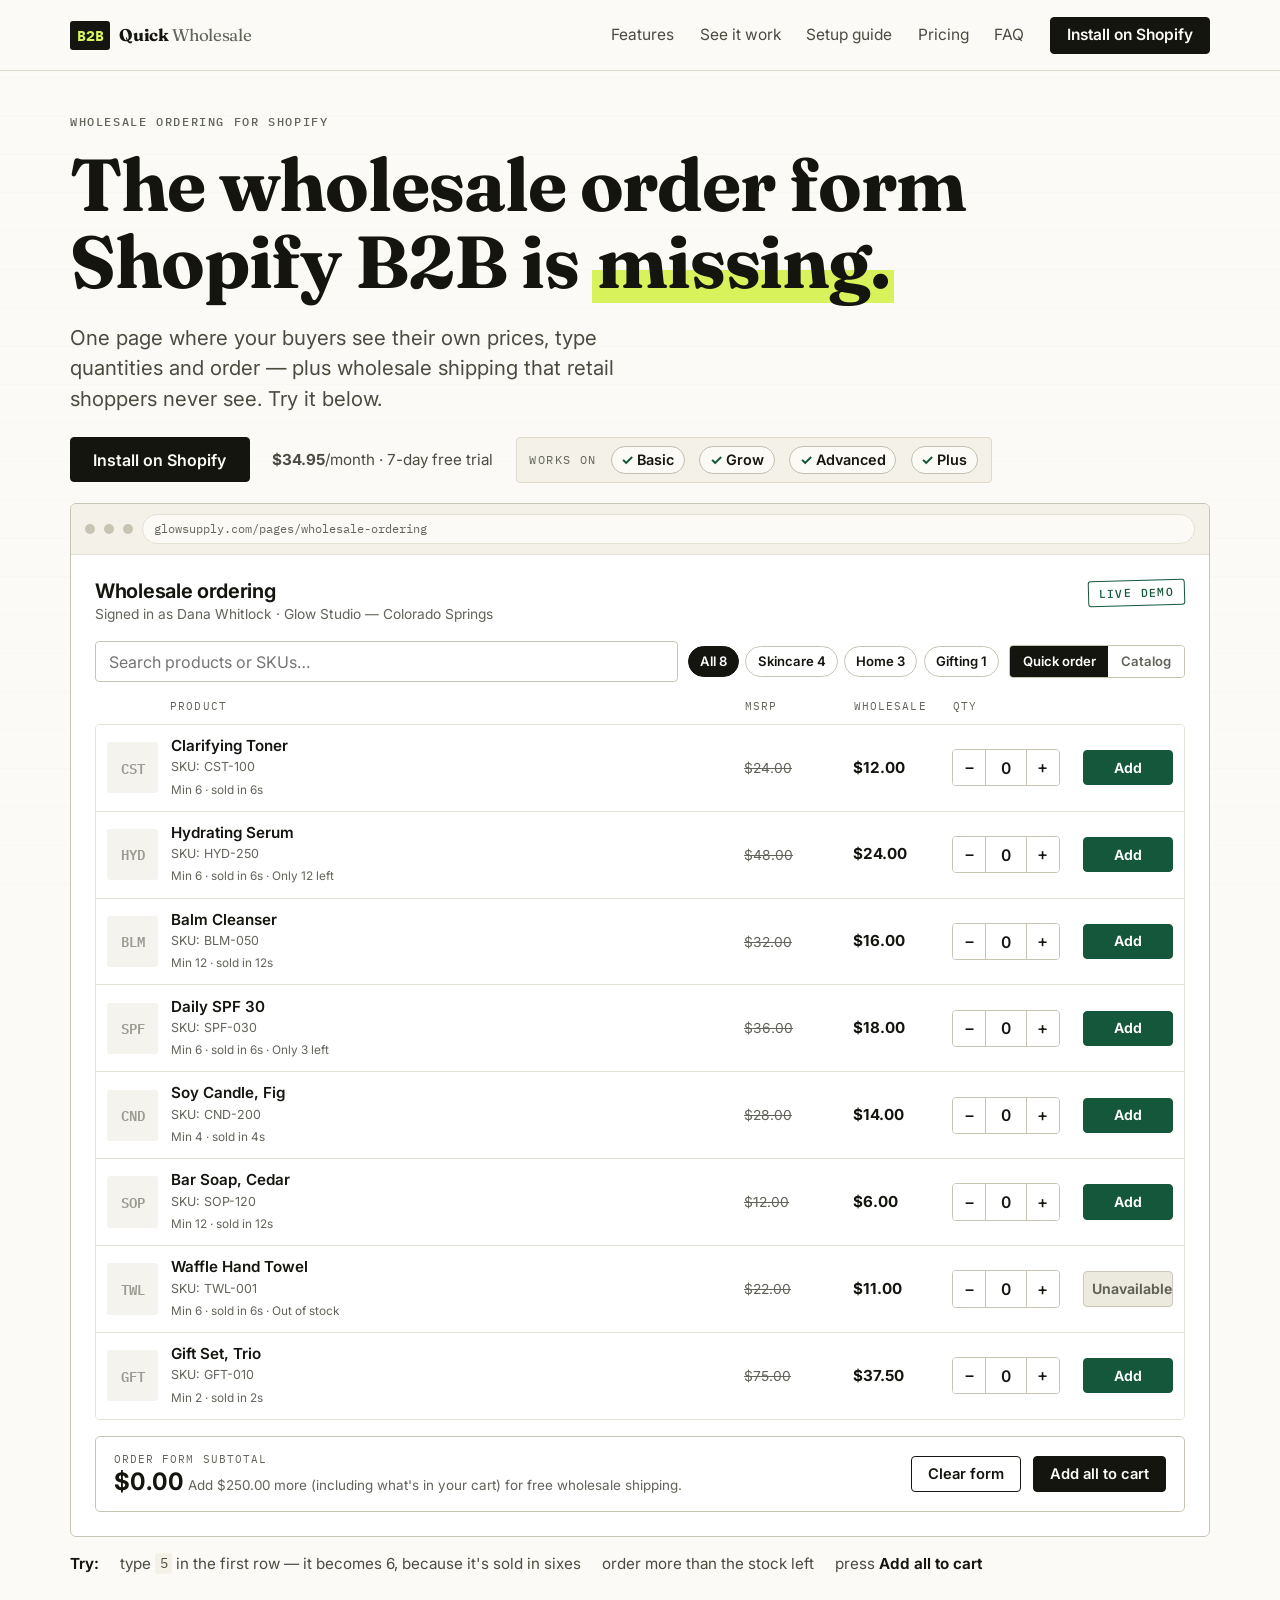
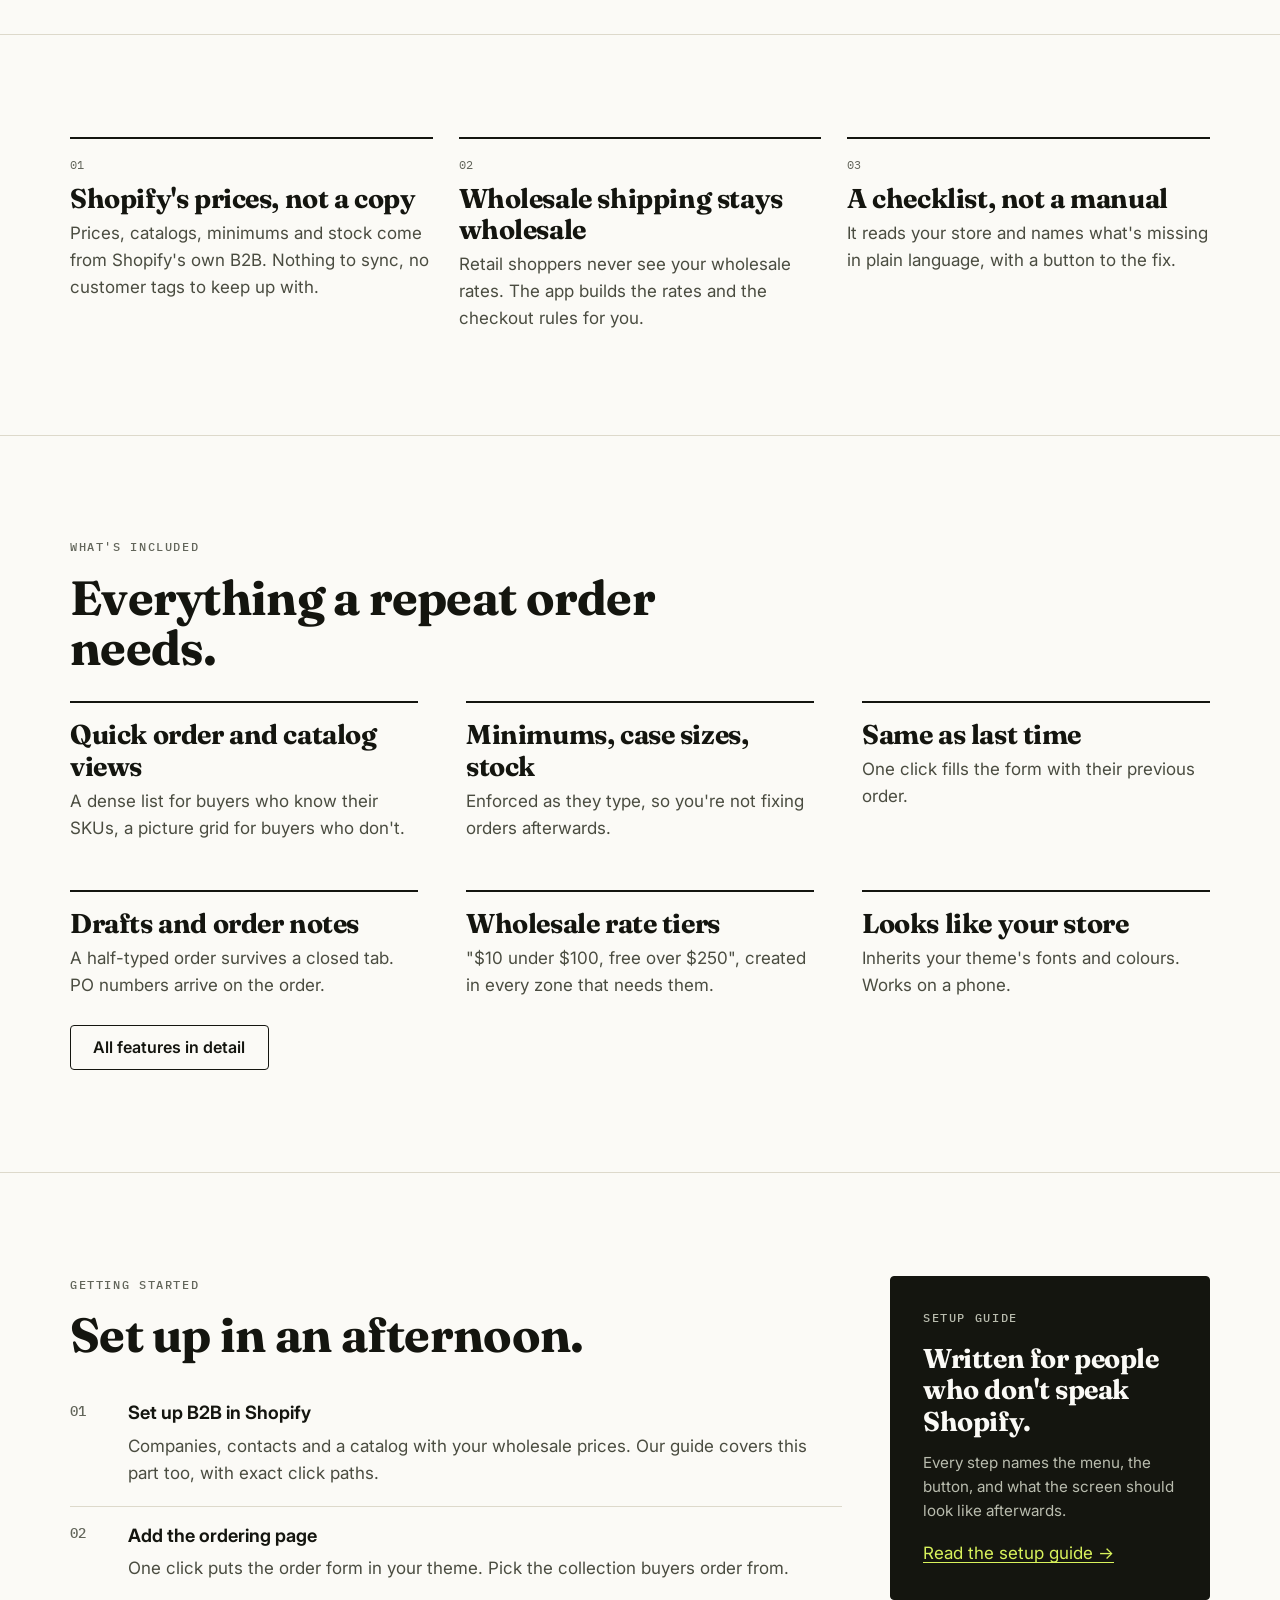
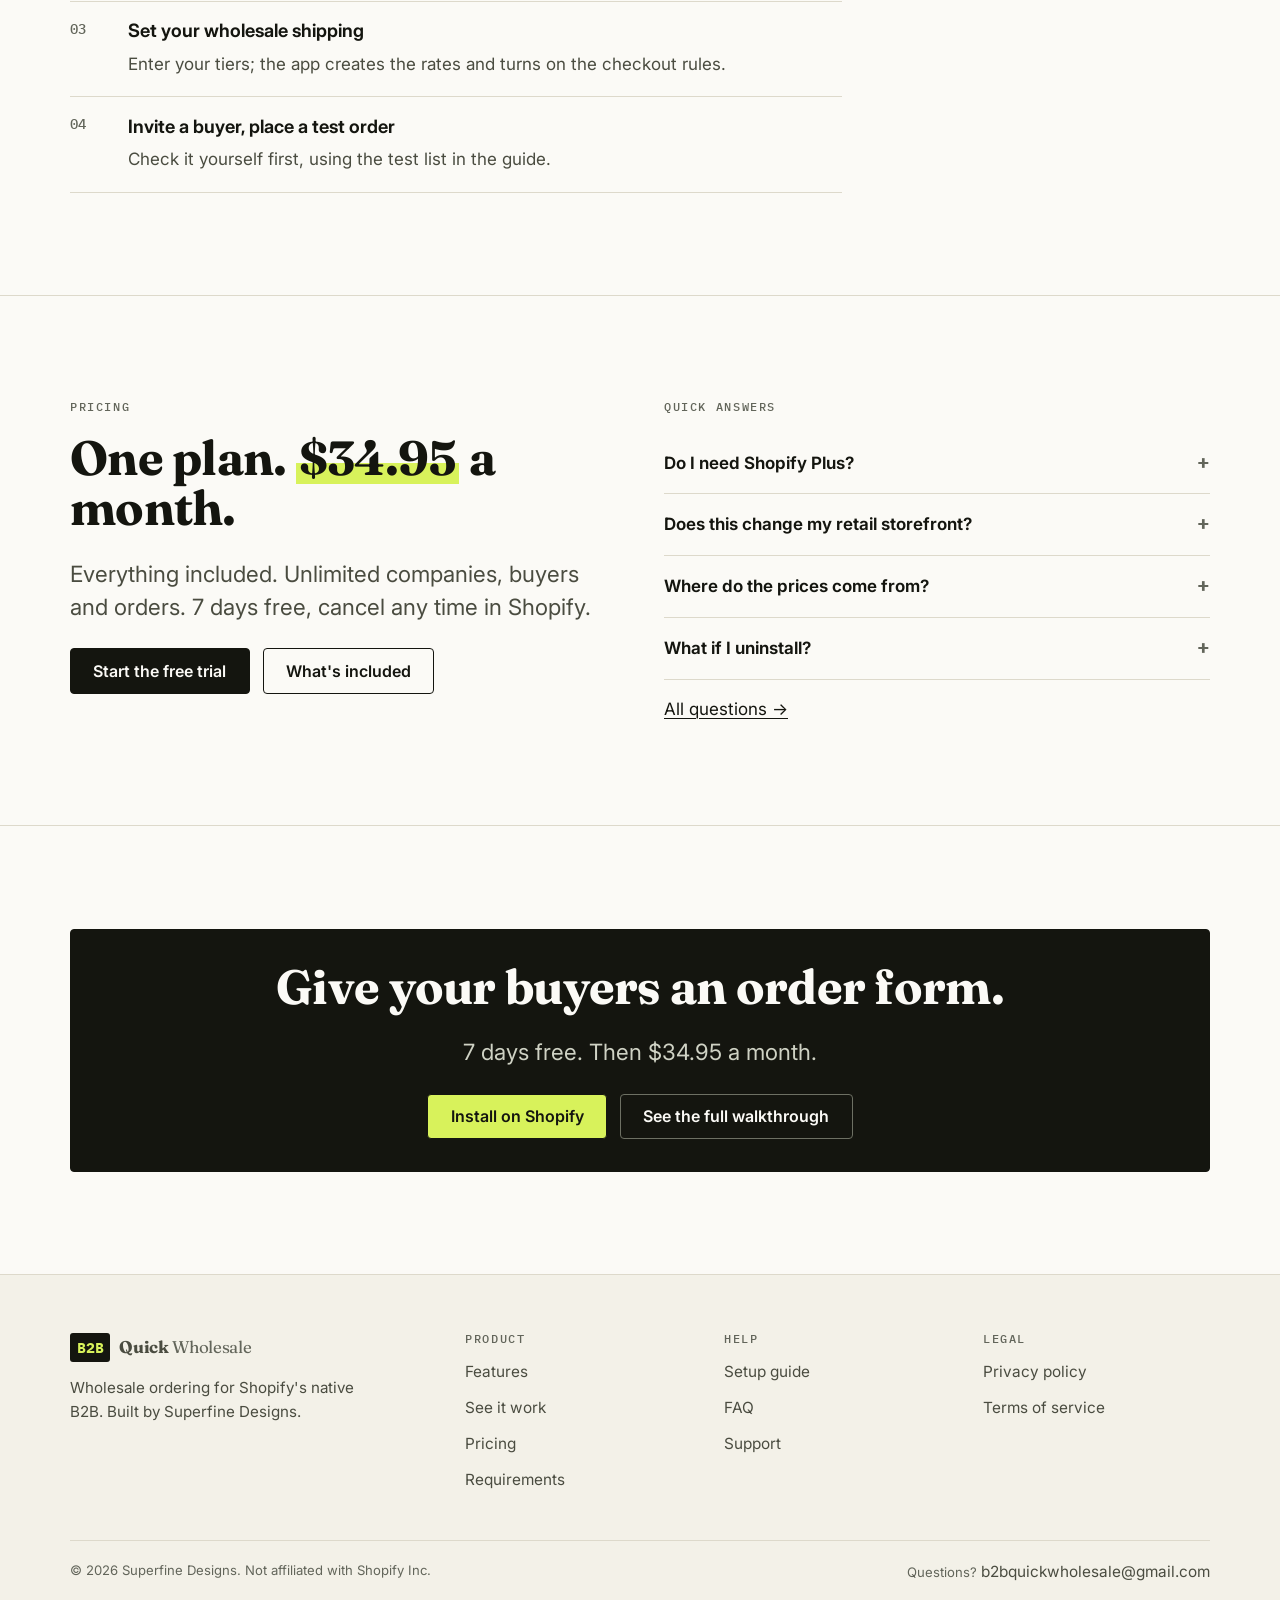
==== index.html @ ec2ff9fa "Initial commit" ====
<!doctype html>
<html lang="en">
<head>
<meta charset="utf-8">
<meta name="viewport" content="width=device-width, initial-scale=1, viewport-fit=cover">
<title>B2B Quick Wholesale — the order form Shopify B2B is missing</title>
<meta name="description" content="The wholesale order form Shopify B2B is missing. One page where your buyers see their own prices, type quantities and order, plus wholesale shipping retail shoppers never see. Try it here. Works on Basic, Grow, Advanced and Plus.">
<meta property="og:title" content="B2B Quick Wholesale — the order form Shopify B2B is missing">
<meta property="og:description" content="One page where your buyers see their own prices, type quantities and order. Built on Shopify's own B2B, so there's nothing to sync and nothing to tag.">
<meta property="og:type" content="website">
<meta property="og:site_name" content="B2B Quick Wholesale">
<meta property="og:url" content="https://b2bquickwholesale.com/">
<meta name="twitter:card" content="summary">
<link rel="canonical" href="https://b2bquickwholesale.com/">
<link rel="icon" href="assets/favicon.svg" type="image/svg+xml">
<link rel="preconnect" href="https://fonts.googleapis.com">
<link rel="preconnect" href="https://fonts.gstatic.com" crossorigin>
<link href="https://fonts.googleapis.com/css2?family=Fraunces:opsz,wght@9..144,600;9..144,700&family=IBM+Plex+Mono:wght@500&family=Inter:wght@400;500;600;650&display=swap" rel="stylesheet">
<link rel="stylesheet" href="assets/site.css">
<link rel="stylesheet" href="assets/demo.css">
<style>
  /* The demo is the pitch, so the words above it stay short. */
  .hero--demo { padding-block: clamp(1.6rem, 3.5vw, 2.6rem) 0; }
  .hero--demo h1 { max-width: 20ch; margin-bottom: .3em; }
  .lede--hero { font-size: clamp(1.1rem, 1.9vw, 1.28rem); max-width: 48ch; }
  .hero__row { display: flex; flex-wrap: wrap; align-items: center; gap: .9rem 1.4rem; margin-top: 1.3rem; }
  .try { display: flex; flex-wrap: wrap; gap: .4rem 1.3rem; align-items: baseline; margin: .9rem 0 0; font-size: .95rem; color: var(--ink-2); }
  .try b { color: var(--ink); font-weight: 650; }
  .points { display: grid; gap: 1.6rem; }
  @media (min-width: 820px) { .points { grid-template-columns: repeat(3, minmax(0, 1fr)); } }
</style>
<script type="application/ld+json">
{
  "@context": "https://schema.org",
  "@type": "SoftwareApplication",
  "name": "B2B Quick Wholesale",
  "applicationCategory": "BusinessApplication",
  "operatingSystem": "Shopify",
  "description": "A wholesale ordering page for Shopify's native B2B, with wholesale shipping rates gated at checkout.",
  "url": "https://b2bquickwholesale.com/",
  "offers": {
    "@type": "Offer",
    "price": "34.95",
    "priceCurrency": "USD",
    "description": "Per month, with a 7-day free trial"
  },
  "publisher": {
    "@type": "Organization",
    "name": "Superfine Designs",
    "email": "b2bquickwholesale@gmail.com"
  }
}
</script>
</head>
<body>
<a class="skip-link" href="#main">Skip to content</a>

<header class="masthead">
  <div class="wrap masthead__inner">
    <a class="logo" href="index.html">
      <span class="logo__chip">B2B</span>
      <span class="logo__word">Quick <span>Wholesale</span></span>
    </a>
    <button class="nav-toggle" type="button" data-nav-toggle aria-expanded="false" aria-controls="nav">Menu</button>
    <nav class="nav" id="nav" data-nav aria-label="Main">
      <a href="features.html">Features</a>
      <a href="demo.html">See it work</a>
      <a href="setup.html">Setup guide</a>
      <a href="pricing.html">Pricing</a>
      <a href="faq.html">FAQ</a>
      <a class="btn btn--sm" href="pricing.html#install">Install on Shopify</a>
    </nav>
  </div>
</header>

<main id="main">

  <!-- ================= Hero: short, then straight into the demo ============= -->
  <section class="hero hero--demo">
    <div class="wrap">
      <p class="label">Wholesale ordering for Shopify</p>
      <h1>The wholesale order form Shopify B2B is <span class="mark">missing.</span></h1>
      <p class="lede lede--hero">One page where your buyers see their own prices, type quantities
        and order — plus wholesale shipping that retail shoppers never see. Try it below.</p>

      <div class="hero__row">
        <a class="btn" href="pricing.html#install">Install on Shopify</a>
        <span class="small"><strong>$34.95</strong>/month · 7-day free trial</span>
        <span class="plans" style="padding:.5rem .8rem">
          <span class="plans__label">Works on</span>
          <span class="plan-chip" data-yes>Basic</span>
          <span class="plan-chip" data-yes>Grow</span>
          <span class="plan-chip" data-yes>Advanced</span>
          <span class="plan-chip" data-yes>Plus</span>
        </span>
      </div>
    </div>
  </section>

  <section class="section--tight" style="padding-top:1.3rem">
    <div class="wrap">
      <div class="od" data-order-demo></div>
      <p class="try">
        <b>Try:</b>
        <span>type <code>5</code> in the first row — it becomes 6, because it's sold in sixes</span>
        <span>order more than the stock left</span>
        <span>press <b>Add all to cart</b></span>
      </p>
    </div>
  </section>

  <!-- ================= Three reasons ================= -->
  <section class="rule-top">
    <div class="wrap points">
      <div class="feature">
        <span class="feature__num">01</span>
        <h3>Shopify's prices, not a copy</h3>
        <p>Prices, catalogs, minimums and stock come from Shopify's own B2B. Nothing to sync, no
          customer tags to keep up with.</p>
      </div>
      <div class="feature">
        <span class="feature__num">02</span>
        <h3>Wholesale shipping stays wholesale</h3>
        <p>Retail shoppers never see your wholesale rates. The app builds the rates and the checkout
          rules for you.</p>
      </div>
      <div class="feature">
        <span class="feature__num">03</span>
        <h3>A checklist, not a manual</h3>
        <p>It reads your store and names what's missing in plain language, with a button to the
          fix.</p>
      </div>
    </div>
  </section>

  <!-- ================= What's included ================= -->
  <section class="rule-top">
    <div class="wrap">
      <p class="label">What's included</p>
      <h2 style="max-width:20ch">Everything a repeat order needs.</h2>
      <div class="grid grid--3" style="margin-top:1.8rem">
        <div class="feature"><h3>Quick order and catalog views</h3>
          <p>A dense list for buyers who know their SKUs, a picture grid for buyers who don't.</p></div>
        <div class="feature"><h3>Minimums, case sizes, stock</h3>
          <p>Enforced as they type, so you're not fixing orders afterwards.</p></div>
        <div class="feature"><h3>Same as last time</h3>
          <p>One click fills the form with their previous order.</p></div>
        <div class="feature"><h3>Drafts and order notes</h3>
          <p>A half-typed order survives a closed tab. PO numbers arrive on the order.</p></div>
        <div class="feature"><h3>Wholesale rate tiers</h3>
          <p>"$10 under $100, free over $250", created in every zone that needs them.</p></div>
        <div class="feature"><h3>Looks like your store</h3>
          <p>Inherits your theme's fonts and colours. Works on a phone.</p></div>
      </div>
      <div class="btn-row" style="margin-top:1.6rem">
        <a class="btn btn--ghost" href="features.html">All features in detail</a>
      </div>
    </div>
  </section>

  <!-- ================= Setup ================= -->
  <section class="rule-top">
    <div class="wrap grid grid--sidebar">
      <div>
        <p class="label">Getting started</p>
        <h2>Set up in an afternoon.</h2>
        <ol class="steps" style="margin-top:1.2rem">
          <li><h3>Set up B2B in Shopify</h3>
            <p>Companies, contacts and a catalog with your wholesale prices. Our guide covers this
              part too, with exact click paths.</p></li>
          <li><h3>Add the ordering page</h3>
            <p>One click puts the order form in your theme. Pick the collection buyers order from.</p></li>
          <li><h3>Set your wholesale shipping</h3>
            <p>Enter your tiers; the app creates the rates and turns on the checkout rules.</p></li>
          <li><h3>Invite a buyer, place a test order</h3>
            <p>Check it yourself first, using the test list in the guide.</p></li>
        </ol>
      </div>
      <aside class="panel panel--ink">
        <p class="label">Setup guide</p>
        <h3 style="color:inherit">Written for people who don't speak Shopify.</h3>
        <p class="small">Every step names the menu, the button, and what the screen should look like
          afterwards.</p>
        <p style="margin-top:1rem"><a href="setup.html">Read the setup guide →</a></p>
      </aside>
    </div>
  </section>

  <!-- ================= Pricing + quick answers ================= -->
  <section class="rule-top">
    <div class="wrap grid grid--2">
      <div>
        <p class="label">Pricing</p>
        <h2>One plan. <span class="mark">$34.95</span> a month.</h2>
        <p class="lede">Everything included. Unlimited companies, buyers and orders. 7 days free,
          cancel any time in Shopify.</p>
        <div class="btn-row" style="margin-top:1.3rem">
          <a class="btn" href="pricing.html#install">Start the free trial</a>
          <a class="btn btn--ghost" href="pricing.html">What's included</a>
        </div>
      </div>
      <div>
        <p class="label">Quick answers</p>
        <details class="faq">
          <summary>Do I need Shopify Plus?</summary>
          <div><p>No. B2B is included on Basic, Grow, Advanced and Plus. Plus adds catalogs assigned
            directly to individual companies; other plans assign them through B2B markets, and the
            ordering page works either way. <a href="requirements.html">Requirements</a>.</p></div>
        </details>
        <details class="faq">
          <summary>Does this change my retail storefront?</summary>
          <div><p>No. Only signed-in wholesale buyers can use the ordering page, and retail shoppers
            never see wholesale shipping rates.</p></div>
        </details>
        <details class="faq">
          <summary>Where do the prices come from?</summary>
          <div><p>From the catalog you assign in Shopify. The app stores no prices of its own, so
            they can't drift out of sync.</p></div>
        </details>
        <details class="faq">
          <summary>What if I uninstall?</summary>
          <div><p>Remove the wholesale rates first, with the button in the app. Otherwise they stay
            behind and retail shoppers would see them.</p></div>
        </details>
        <p style="margin-top:1rem"><a href="faq.html">All questions →</a></p>
      </div>
    </div>
  </section>

  <!-- ================= CTA ================= -->
  <section class="rule-top">
    <div class="wrap">
      <div class="panel panel--ink center">
        <h2 style="color:inherit">Give your buyers an order form.</h2>
        <p class="lede" style="color:#cfd2c4;margin-inline:auto">7 days free. Then $34.95 a month.</p>
        <div class="btn-row" style="justify-content:center;margin-top:1.3rem">
          <a class="btn btn--lime" href="pricing.html#install">Install on Shopify</a>
          <a class="btn btn--ghost" style="color:var(--paper);border-color:#6d7063" href="demo.html">See the full walkthrough</a>
        </div>
      </div>
    </div>
  </section>

</main>

<footer class="footer">
  <div class="wrap">
    <div class="footer__grid">
      <div>
        <a class="logo" href="index.html">
          <span class="logo__chip">B2B</span>
          <span class="logo__word">Quick <span>Wholesale</span></span>
        </a>
        <p class="small" style="margin-top:.9rem;max-width:30ch">Wholesale ordering for Shopify's
          native B2B. Built by Superfine Designs.</p>
      </div>
      <div>
        <h4>Product</h4>
        <ul>
          <li><a href="features.html">Features</a></li>
          <li><a href="demo.html">See it work</a></li>
          <li><a href="pricing.html">Pricing</a></li>
          <li><a href="requirements.html">Requirements</a></li>
        </ul>
      </div>
      <div>
        <h4>Help</h4>
        <ul>
          <li><a href="setup.html">Setup guide</a></li>
          <li><a href="faq.html">FAQ</a></li>
          <li><a href="support.html">Support</a></li>
        </ul>
      </div>
      <div>
        <h4>Legal</h4>
        <ul>
          <li><a href="privacy.html">Privacy policy</a></li>
          <li><a href="terms.html">Terms of service</a></li>
        </ul>
      </div>
    </div>
    <div class="footer__legal">
      <span class="tiny">© <span data-year>2026</span> Superfine Designs. Not affiliated with Shopify Inc.</span>
      <span class="tiny">Questions? <a href="mailto:b2bquickwholesale@gmail.com">b2bquickwholesale@gmail.com</a></span>
    </div>
  </div>
</footer>

<script src="assets/site.js" defer></script>
<script src="assets/demo.js" defer></script>
</body>
</html>
---- assets/site.css ----
/* ==========================================================================
   B2B Quick Wholesale — site styles
   Design concept: "The order sheet."
   Warm paper, hairline rules, monospace column labels, tabular figures, and a
   single highlighter accent. No gradients, no glows, no drop shadows except the
   one on a sticky bar. Restraint is the brand.
   ========================================================================== */

/* ---- Tokens ------------------------------------------------------------- */
:root {
  /* Paper and ink */
  --paper: #fbfaf6;
  --paper-2: #f3f1e8;
  --paper-3: #eae7da;
  --ink: #14150f;
  --ink-2: #4a4c40;
  --ink-3: #62655a;
  --rule: #ddd9cb;
  --rule-strong: #c3bfae;

  /* Accents */
  --green: #14573a;
  --green-dark: #0e3f2a;
  --lime: #d8f25b;
  --clay: #b8532f;

  /* Type */
  --display: "Fraunces", "Iowan Old Style", Georgia, serif;
  --sans: "Inter", -apple-system, BlinkMacSystemFont, "Segoe UI", Helvetica, Arial, sans-serif;
  --mono: "IBM Plex Mono", ui-monospace, SFMono-Regular, Menlo, monospace;

  /* Space and shape */
  --page: 1140px;
  --narrow: 760px;
  --gap: clamp(1.6rem, 4vw, 3rem);
  --radius: 4px;
  --bar-shadow: 0 -8px 28px rgba(20, 21, 15, .08);
}

*, *::before, *::after { box-sizing: border-box; }

html { -webkit-text-size-adjust: 100%; scroll-behavior: smooth; }
@media (prefers-reduced-motion: reduce) { html { scroll-behavior: auto; } }

body {
  margin: 0;
  background: var(--paper);
  color: var(--ink);
  font-family: var(--sans);
  font-size: 1.0625rem;
  line-height: 1.6;
  font-feature-settings: "tnum" 0;
  -webkit-font-smoothing: antialiased;
}

/* A faint ruled-paper grid, the way an order sheet is printed. */
body::before {
  content: "";
  position: fixed;
  inset: 0;
  pointer-events: none;
  background-image: linear-gradient(to bottom, rgba(20, 21, 15, .028) 1px, transparent 1px);
  background-size: 100% 2.4rem;
  z-index: 0;
  opacity: .5;
}
body > * { position: relative; z-index: 1; }

img, svg { max-width: 100%; height: auto; display: block; }

a { color: inherit; text-underline-offset: .18em; text-decoration-thickness: 1px; }
a:hover { text-decoration-color: var(--green); }

:focus-visible {
  outline: 2.5px solid var(--green);
  outline-offset: 2px;
  border-radius: 2px;
}

/* ---- Type --------------------------------------------------------------- */
h1, h2, h3, h4 {
  font-family: var(--display);
  font-weight: 700;
  line-height: 1.04;
  letter-spacing: -.015em;
  margin: 0 0 .5em;
  font-variation-settings: "SOFT" 0, "WONK" 1, "opsz" 40;
}
h1 { font-size: clamp(2.6rem, 6.4vw, 4.6rem); }
h2 { font-size: clamp(2rem, 4.2vw, 3rem); }
h3 { font-size: clamp(1.35rem, 2.2vw, 1.7rem); line-height: 1.15; }
h4 { font-size: 1.1rem; font-family: var(--sans); font-weight: 650; letter-spacing: 0; }
p { margin: 0 0 1.1em; }
p:last-child { margin-bottom: 0; }

.lede { font-size: clamp(1.15rem, 2.1vw, 1.4rem); line-height: 1.5; color: var(--ink-2); max-width: 34em; }
.small { font-size: .95rem; color: var(--ink-2); }
.tiny { font-size: .82rem; color: var(--ink-3); }

/* The monospace label that heads every column on an order sheet. */
.label {
  font-family: var(--mono);
  font-size: .72rem;
  font-weight: 500;
  letter-spacing: .14em;
  text-transform: uppercase;
  color: var(--ink-3);
  margin: 0 0 1rem;
  display: block;
}
.num { font-variant-numeric: tabular-nums; }

/* Highlighter: a marker swipe behind a few words, never a whole line. */
.mark {
  background: linear-gradient(to top, transparent .06em, var(--lime) .06em, var(--lime) .5em, transparent .5em);
  padding: 0 .06em;
}

/* ---- Layout ------------------------------------------------------------- */
.wrap { width: min(100% - 2.4rem, var(--page)); margin-inline: auto; }
@supports (padding: env(safe-area-inset-left)) {
  @media (max-width: 860px) and (orientation: landscape) {
    .wrap, .wrap--narrow { padding-inline: env(safe-area-inset-left, 0px) env(safe-area-inset-right, 0px); }
  }
}
.wrap--narrow { width: min(100% - 2.4rem, var(--narrow)); margin-inline: auto; }
section { padding-block: clamp(3.4rem, 8vw, 6.5rem); }
.section--tight { padding-block: clamp(2.4rem, 5vw, 3.6rem); }
.rule-top { border-top: 1px solid var(--rule); }
.grid { display: grid; gap: var(--gap); }
@media (min-width: 760px) {
  .grid--2 { grid-template-columns: repeat(2, minmax(0, 1fr)); }
  .grid--3 { grid-template-columns: repeat(3, minmax(0, 1fr)); }
  .grid--sidebar { grid-template-columns: minmax(0, 1fr) 20rem; align-items: start; }
}
.stack > * + * { margin-top: 1.1rem; }

/* ---- Buttons ------------------------------------------------------------ */
.btn {
  display: inline-flex;
  align-items: center;
  gap: .55rem;
  padding: .85rem 1.4rem;
  border: 1.5px solid var(--ink);
  border-radius: var(--radius);
  background: var(--ink);
  color: var(--paper);
  font: 600 1rem/1 var(--sans);
  text-decoration: none;
  cursor: pointer;
  transition: transform .12s ease, background-color .12s ease;
}
.btn:hover { background: var(--green-dark); border-color: var(--green-dark); }
.btn:active { transform: translateY(1px); }
.btn--ghost { background: transparent; color: var(--ink); }
.btn--ghost:hover { background: var(--paper-2); border-color: var(--ink); color: var(--ink); }
.btn--lime { background: var(--lime); border-color: var(--ink); color: var(--ink); }
.btn--lime:hover { background: #cbe94a; border-color: var(--ink); color: var(--ink); }
.btn--sm { padding: .6rem 1rem; font-size: .92rem; }
/* Fingers need a bigger target than a mouse pointer. */
@media (pointer: coarse) {
  .logo { min-height: 44px; }
  .footer li a { min-height: 40px; display: inline-flex; align-items: center; }
  .btn { min-height: 44px; }
  .btn--sm { min-height: 40px; }
  .nav a { min-height: 44px; display: flex; align-items: center; }
  .nav-toggle { min-height: 44px; }
  details.faq summary { min-height: 44px; align-items: center; }
  .guide__nav a { min-height: 40px; display: flex; align-items: center; }
}
/* More specific link rules elsewhere must never repaint a button's label. */
.nav a.btn, .panel--ink a.btn, .footer a.btn { color: var(--paper); text-decoration: none; }
.nav a.btn--lime, .panel--ink a.btn--lime, .footer a.btn--lime { color: var(--ink); }
.nav a.btn--ghost, .panel--ink a.btn--ghost { color: inherit; }
.btn-row { display: flex; flex-wrap: wrap; gap: .8rem; align-items: center; }
@media (prefers-reduced-motion: reduce) { .btn { transition: none; } }

/* ---- Header ------------------------------------------------------------- */
.masthead {
  position: sticky;
  top: 0;
  padding-top: env(safe-area-inset-top, 0px);
  z-index: 50;
  background: color-mix(in srgb, var(--paper) 92%, transparent);
  backdrop-filter: saturate(140%) blur(6px);
  border-bottom: 1px solid var(--rule);
}
.masthead__inner {
  display: flex;
  align-items: center;
  justify-content: space-between;
  gap: 1rem;
  min-height: 4.4rem;
}
.logo { display: inline-flex; align-items: center; gap: .55rem; text-decoration: none; color: var(--ink); }
.logo__chip {
  font: 700 .95rem/1 var(--mono);
  letter-spacing: -.02em;
  background: var(--ink);
  color: var(--lime);
  padding: .42rem .45rem;
  border-radius: 3px;
}
.logo__word { font: 700 1.06rem/1 var(--display); letter-spacing: -.02em; font-variation-settings: "WONK" 1, "opsz" 20; }
.logo__word span { color: var(--ink-3); font-weight: 400; }

.nav { display: flex; align-items: center; gap: 1.6rem; }
.nav a { font-size: .97rem; text-decoration: none; color: var(--ink-2); }
.nav a:hover, .nav a[aria-current="page"] { color: var(--ink); text-decoration: underline; text-decoration-color: var(--lime); text-decoration-thickness: 3px; }
.nav-toggle { display: none; }

@media (max-width: 860px) {
  .nav-toggle {
    display: inline-flex;
    align-items: center;
    gap: .5rem;
    background: none;
    border: 1.5px solid var(--rule-strong);
    border-radius: var(--radius);
    padding: .5rem .8rem;
    font: 600 .92rem/1 var(--sans);
    color: var(--ink);
    cursor: pointer;
  }
  .nav {
    display: none;
    position: absolute;
    top: 100%;
    left: 0;
    right: 0;
    flex-direction: column;
    align-items: stretch;
    gap: 0;
    background: var(--paper);
    border-bottom: 1px solid var(--rule);
    padding: .4rem 1.2rem 1.2rem;
  }
  .nav[data-open] { display: flex; }
  .nav a { padding: .8rem 0; border-bottom: 1px solid var(--rule); }
  .nav .btn { margin-top: .9rem; justify-content: center; }
}

/* ---- Hero --------------------------------------------------------------- */
.hero { padding-top: clamp(2.6rem, 6vw, 4.4rem); padding-bottom: clamp(2rem, 4vw, 3rem); }
.hero h1 { max-width: 15ch; }
.hero__grid { display: grid; gap: var(--gap); align-items: center; }
@media (min-width: 1000px) { .hero__grid { grid-template-columns: minmax(0, 1.05fr) minmax(0, .95fr); } }

/* A miniature of the thing we sell: a wholesale order, mid-flight. */
.sheet-card { border: 1px solid var(--rule-strong); border-radius: 6px; background: #fff; overflow: hidden; }
.sheet-card__top { display: flex; align-items: baseline; justify-content: space-between; gap: 1rem; padding: .85rem 1.1rem; border-bottom: 1px solid var(--rule); background: var(--paper-2); }
.sheet-card__top b { font-size: .95rem; }
.sheet-card__rows { padding: .3rem 0; }
.sheet-card__row { display: grid; grid-template-columns: minmax(0, 1fr) 4.2rem 5rem; gap: .8rem; align-items: baseline; padding: .55rem 1.1rem; border-bottom: 1px solid var(--rule); font-size: .94rem; }
.sheet-card__row:last-child { border-bottom: 0; }
.sheet-card__row span:nth-child(2), .sheet-card__row span:nth-child(3) { text-align: right; font-variant-numeric: tabular-nums; }
.sheet-card__sku { font-family: var(--mono); font-size: .74rem; color: var(--ink-3); display: block; }
.sheet-card__foot { display: flex; align-items: center; justify-content: space-between; gap: 1rem; padding: .9rem 1.1rem; border-top: 1.5px solid var(--ink); background: var(--paper-2); }
.sheet-card__total { font: 700 1.35rem/1 var(--sans); font-variant-numeric: tabular-nums; }
.sheet-card__strike { color: var(--ink-3); text-decoration: line-through; font-size: .85rem; }
.hero__meta { display: flex; flex-wrap: wrap; gap: .5rem 1.6rem; margin-top: 1.6rem; }

/* The plan strip: answers "does this work on my plan?" immediately. */
.plans {
  display: flex;
  flex-wrap: wrap;
  align-items: center;
  gap: .5rem .9rem;
  padding: .85rem 1.1rem;
  border: 1px solid var(--rule);
  border-radius: var(--radius);
  background: var(--paper-2);
}
.plans__label { font-family: var(--mono); font-size: .72rem; letter-spacing: .12em; text-transform: uppercase; color: var(--ink-3); }
.plan-chip {
  font: 600 .9rem/1 var(--sans);
  padding: .34rem .6rem;
  border: 1px solid var(--rule-strong);
  border-radius: 99px;
  background: var(--paper);
}
.plan-chip[data-yes]::before { content: "✓ "; color: var(--green); font-weight: 700; }

/* ---- Cards and panels --------------------------------------------------- */
.panel {
  border: 1px solid var(--rule);
  border-radius: var(--radius);
  background: var(--paper);
  padding: clamp(1.3rem, 3vw, 2rem);
}
.panel--sunk { background: var(--paper-2); }
.panel--ink { background: var(--ink); color: var(--paper); border-color: var(--ink); }
.panel--ink .label, .panel--ink .small { color: #b9bcae; }
.panel--ink a { color: var(--lime); }

.feature { border-top: 2px solid var(--ink); padding-top: 1rem; }
.feature h3 { margin-bottom: .35rem; }
.feature p { color: var(--ink-2); margin: 0; }
.feature__num { font-family: var(--mono); font-size: .75rem; color: var(--ink-3); display: block; margin-bottom: .55rem; }

/* Numbered list of steps, ledger-style. The number is positioned, not a grid
   column, so any mix of headings, paragraphs and inline text stays in one block. */
.steps { counter-reset: step; list-style: none; padding: 0; margin: 0; }
.steps > li {
  counter-increment: step;
  position: relative;
  padding: 1.15rem 0 1.15rem 3.6rem;
  border-bottom: 1px solid var(--rule);
}
.steps > li::before {
  content: counter(step, decimal-leading-zero);
  position: absolute;
  left: 0;
  top: 1.3rem;
  font: 500 .85rem/1 var(--mono);
  color: var(--ink-3);
}
.steps h3 { font-size: 1.15rem; font-family: var(--sans); font-weight: 650; letter-spacing: 0; }
.steps p { margin: .2rem 0 0; color: var(--ink-2); }

/* Click path: Shopify admin navigation, shown the way you'd read it aloud. */
.path {
  font-family: var(--mono);
  font-size: .86rem;
  background: var(--paper-2);
  border: 1px solid var(--rule);
  border-left: 3px solid var(--green);
  border-radius: var(--radius);
  padding: .55rem .75rem;
  display: inline-block;
  margin: .35rem 0;
}
.path b { font-weight: 600; }

.note {
  border-left: 3px solid var(--lime);
  background: var(--paper-2);
  padding: .9rem 1.1rem;
  border-radius: var(--radius);
  margin: 1.2rem 0;
}
.note--warn { border-left-color: var(--clay); }
.note h4 { margin: 0 0 .3rem; }
.note p { margin: 0; color: var(--ink-2); }

/* ---- Tables ------------------------------------------------------------- */
.table-wrap { overflow-x: auto; }
table.sheet { width: 100%; border-collapse: collapse; font-size: .97rem; }
.sheet th, .sheet td { text-align: left; padding: .7rem .8rem; border-bottom: 1px solid var(--rule); vertical-align: top; }
.sheet thead th {
  font-family: var(--mono);
  font-size: .72rem;
  letter-spacing: .12em;
  text-transform: uppercase;
  color: var(--ink-3);
  border-bottom: 1.5px solid var(--ink);
  font-weight: 500;
  white-space: nowrap;
}
.sheet td.yes { color: var(--green); font-weight: 650; }
.sheet td.no { color: var(--ink-3); }

/* ---- FAQ ---------------------------------------------------------------- */
details.faq { border-bottom: 1px solid var(--rule); padding: 1.05rem 0; }
details.faq summary {
  cursor: pointer;
  font-weight: 650;
  font-size: 1.06rem;
  list-style: none;
  display: flex;
  gap: 1rem;
  align-items: baseline;
  justify-content: space-between;
}
details.faq summary::-webkit-details-marker { display: none; }
details.faq summary::after { content: "+"; font-family: var(--mono); color: var(--ink-3); font-size: 1.3rem; line-height: 1; }
details.faq[open] summary::after { content: "–"; }
details.faq > div { padding-top: .7rem; color: var(--ink-2); max-width: 62ch; }

/* ---- Footer ------------------------------------------------------------- */
.footer { border-top: 1px solid var(--rule); background: var(--paper-2); padding-block: clamp(2.4rem, 5vw, 3.6rem); }
.footer__grid { display: grid; gap: 2rem; }
@media (min-width: 620px) { .footer__grid { grid-template-columns: repeat(2, minmax(0, 1fr)); } }
@media (min-width: 940px) { .footer__grid { grid-template-columns: 1.6fr 1fr 1fr 1fr; } }
.footer h4 { font-family: var(--mono); font-size: .72rem; letter-spacing: .14em; text-transform: uppercase; color: var(--ink-3); font-weight: 500; margin-bottom: .8rem; }
.footer ul { list-style: none; margin: 0; padding: 0; }
.footer li { margin-bottom: .55rem; }
.footer a { color: var(--ink-2); text-decoration: none; font-size: .96rem; }
.footer a:hover { color: var(--ink); text-decoration: underline; }
.footer__legal { margin-top: 2.4rem; padding-top: 1.2rem; border-top: 1px solid var(--rule); display: flex; flex-wrap: wrap; gap: .6rem 1.4rem; justify-content: space-between; }

/* ---- Prose (legal, long-form) ------------------------------------------- */
.prose { max-width: 68ch; }
.prose h2 { font-size: clamp(1.5rem, 3vw, 2rem); margin-top: 2.4rem; }
.prose h3 { font-size: 1.2rem; margin-top: 1.8rem; font-family: var(--sans); font-weight: 650; letter-spacing: 0; }
.prose ul, .prose ol { padding-left: 1.2rem; color: var(--ink-2); }
.prose li { margin-bottom: .5rem; }
.prose code, code { font-family: var(--mono); font-size: .9em; background: var(--paper-2); padding: .1em .35em; border-radius: 3px; overflow-wrap: anywhere; }
/* Store domains and email addresses are unbreakable words; let them wrap. */
p, li, td, dd, .lede, .small { overflow-wrap: break-word; }
a[href^="mailto:"] { overflow-wrap: anywhere; }

/* ---- Utilities ---------------------------------------------------------- */
.center { text-align: center; }
.center .lede, .center h1, .center h2 { margin-inline: auto; }
.sr-only {
  position: absolute !important;
  width: 1px; height: 1px;
  padding: 0; margin: -1px;
  overflow: hidden; clip: rect(0 0 0 0); white-space: nowrap; border: 0;
}
.skip-link {
  position: absolute; left: -9999px; top: 0;
  background: var(--ink); color: var(--paper); padding: .7rem 1rem; z-index: 100;
}
.skip-link:focus { left: .6rem; top: .6rem; }
.stamp {
  display: inline-block;
  font: 500 .72rem/1 var(--mono);
  letter-spacing: .12em;
  text-transform: uppercase;
  color: var(--green);
  border: 1.5px solid var(--green);
  border-radius: 3px;
  padding: .4rem .6rem;
  transform: rotate(-1.5deg);
}
---- assets/demo.css ----
/* ==========================================================================
   Interactive demo of the buyer's ordering page.
   A faithful, self-contained replica: same layout, same behaviour (quantity
   rules, stock limits, "In cart", running total, free-shipping progress).
   Prefixed .od- so it can never collide with the site's own styles.
   ========================================================================== */

.od {
  --od-line: #e3e0d4;
  --od-line-strong: #c8c4b4;
  --od-ink: #14150f;
  --od-muted: #61645a;
  --od-surface: #ffffff;
  --od-accent: #14573a;
  --od-accent-text: #ffffff;
  border: 1px solid var(--od-line-strong);
  border-radius: 6px;
  background: var(--od-surface);
  color: var(--od-ink);
  overflow: hidden;
  font-size: .95rem;
}

/* Browser chrome, so it reads as "this is their storefront". */
.od__chrome {
  display: flex;
  align-items: center;
  gap: .55rem;
  padding: .6rem .9rem;
  background: var(--paper-2);
  border-bottom: 1px solid var(--od-line);
}
.od__dot { width: .62rem; height: .62rem; border-radius: 50%; background: var(--od-line-strong); }
.od__url {
  flex: 1;
  font-family: var(--mono);
  font-size: .76rem;
  color: var(--ink-3);
  background: var(--paper);
  border: 1px solid var(--od-line);
  border-radius: 99px;
  padding: .28rem .7rem;
  white-space: nowrap;
  overflow: hidden;
  text-overflow: ellipsis;
}

.od__body { padding: clamp(.9rem, 2.4vw, 1.5rem); }

.od__head { display: flex; flex-wrap: wrap; gap: .6rem 1.2rem; align-items: baseline; justify-content: space-between; margin-bottom: 1rem; }
.od__title { font: 650 1.25rem/1.2 var(--sans); margin: 0; }
.od__who { font-size: .86rem; color: var(--od-muted); }

.od__bar { display: flex; flex-wrap: wrap; gap: .6rem; align-items: center; margin-bottom: 1rem; }
.od__search {
  flex: 1 1 12rem;
  min-width: 0;
  height: 2.6rem;
  padding: 0 .8rem;
  border: 1.5px solid var(--od-line-strong);
  border-radius: 4px;
  font: inherit;
  font-size: 1rem; /* 16px: anything smaller makes iOS zoom in on focus */
  background: var(--od-surface);
  color: var(--od-ink);
}
.od__chips { display: flex; flex-wrap: wrap; gap: .4rem; }
.od__chip {
  font: 600 .82rem/1 var(--sans);
  padding: .5rem .7rem;
  border: 1.5px solid var(--od-line-strong);
  border-radius: 99px;
  background: var(--od-surface);
  color: var(--od-ink);
  cursor: pointer;
}
.od__chip[aria-pressed="true"] { background: var(--od-ink); border-color: var(--od-ink); color: #fff; }
.od__views { display: inline-flex; border: 1.5px solid var(--od-line-strong); border-radius: 4px; overflow: hidden; }
.od__view {
  font: 600 .82rem/1 var(--sans);
  padding: .55rem .8rem;
  background: var(--od-surface);
  border: 0;
  color: var(--od-muted);
  cursor: pointer;
}
.od__view[aria-pressed="true"] { background: var(--od-ink); color: #fff; }

.od__cols {
  display: grid;
  grid-template-columns: 3.2rem minmax(0, 1fr) 6rem 5.4rem 7.4rem 5.6rem;
  gap: .8rem;
  padding: 0 .7rem .5rem;
  font-family: var(--mono);
  font-size: .68rem;
  letter-spacing: .1em;
  text-transform: uppercase;
  color: var(--ink-3);
}
.od__list { border: 1px solid var(--od-line); border-radius: 5px; overflow: hidden; }
.od__row {
  display: grid;
  grid-template-columns: 3.2rem minmax(0, 1fr) 6rem 5.4rem 7.4rem 5.6rem;
  gap: .8rem;
  align-items: center;
  padding: .7rem;
  border-bottom: 1px solid var(--od-line);
  background: var(--od-surface);
}
.od__row:last-child { border-bottom: 0; }
.od__row[hidden] { display: none; }
.od__thumb { width: 3.2rem; height: 3.2rem; border-radius: 3px; background: #f4f3ee; display: grid; place-items: center; font: 600 .9rem/1 var(--mono); color: #9b9c90; }
.od__name { font-weight: 600; line-height: 1.25; }
.od__meta { font-size: .78rem; color: var(--od-muted); display: flex; flex-wrap: wrap; gap: .4rem; align-items: center; margin-top: .15rem; }
.od__incart { background: var(--od-accent); color: var(--od-accent-text); border-radius: 3px; padding: .05rem .4rem; font-weight: 700; font-size: .72rem; }
.od__msrp { color: var(--od-muted); text-decoration: line-through; font-size: .86rem; }
.od__price { font-weight: 700; font-variant-numeric: tabular-nums; }
.od__rule { display: block; font-size: .74rem; color: var(--od-muted); margin-top: .2rem; }

.od__stepper { display: inline-grid; grid-template-columns: 2rem 2.6rem 2rem; border: 1.5px solid var(--od-line-strong); border-radius: 4px; overflow: hidden; }
.od__stepper button { border: 0; background: var(--od-surface); font: 500 1.05rem/1 var(--sans); color: var(--od-ink); cursor: pointer; height: 2.2rem; }
.od__stepper button:hover { background: #f4f3ee; }
@media (pointer: coarse) {
  .od__stepper { grid-template-columns: 2.8rem 3.2rem 2.8rem; }
  .od__stepper button { height: 2.9rem; font-size: 1.2rem; }
  .od__stepper input { height: 2.9rem; font-size: 1rem; }
  .od__add { min-height: 2.9rem; }
  .od__chip, .od__view { min-height: 2.5rem; }
}
.od__stepper input {
  border: 0;
  border-inline: 1.5px solid var(--od-line-strong);
  text-align: center;
  font: 600 1rem/1 var(--sans);
  font-variant-numeric: tabular-nums;
  background: var(--od-surface);
  color: var(--od-ink);
  -moz-appearance: textfield;
  min-width: 0;
}
.od__stepper input::-webkit-outer-spin-button,
.od__stepper input::-webkit-inner-spin-button { -webkit-appearance: none; margin: 0; }

.od__total { font-variant-numeric: tabular-nums; font-weight: 600; }
.od__add {
  width: 100%;
  padding: .6rem .5rem;
  border: 1.5px solid var(--od-accent);
  border-radius: 4px;
  background: var(--od-accent);
  color: var(--od-accent-text);
  font: 650 .88rem/1 var(--sans);
  cursor: pointer;
}
.od__add[disabled] { background: #eceadf; border-color: #cbc8b9; color: #5f6155; cursor: not-allowed; }
.od__add.is-added { background: var(--od-ink); border-color: var(--od-ink); }

.od__summary {
  position: sticky;
  bottom: 0;
  display: flex;
  flex-wrap: wrap;
  gap: .8rem 1.4rem;
  align-items: center;
  justify-content: space-between;
  margin-top: 1rem;
  padding: .9rem 1.1rem;
  border: 1px solid var(--od-line-strong);
  border-radius: 5px;
  background: var(--od-surface);
}
.od__sumlabel { font-family: var(--mono); font-size: .68rem; letter-spacing: .1em; text-transform: uppercase; color: var(--ink-3); display: block; }
.od__sumtotal { font: 700 1.5rem/1.1 var(--sans); font-variant-numeric: tabular-nums; }
.od__ship { font-size: .84rem; color: var(--od-muted); }
.od__status { font-size: .86rem; color: var(--od-accent); font-weight: 600; min-height: 1.2em; }

/* Catalog (grid) view */
.od__list[data-view="catalog"] { display: grid; grid-template-columns: repeat(auto-fill, minmax(13rem, 1fr)); gap: .8rem; border: 0; }
.od__list[data-view="catalog"] .od__row {
  grid-template-columns: minmax(0, 1fr);
  border: 1px solid var(--od-line);
  border-radius: 5px;
  align-items: start;
  gap: .5rem;
}
.od__list[data-view="catalog"] .od__thumb { width: 100%; height: 6.5rem; font-size: 1.1rem; }
.od__list[data-view="catalog"] .od__cell--qty { justify-self: start; }
.od__cols[data-view="catalog"] { display: none; }

@media (max-width: 720px) {
  .od__cols { display: none; }
  /* Phone: name on top, then price and quantity on one line, then a full-width Add. */
  .od__row {
    grid-template-columns: 3.2rem minmax(0, 1fr);
    grid-template-areas:
      "thumb body"
      "price qty"
      "action action";
    row-gap: .6rem;
    align-items: center;
  }
  .od__cell--thumb { grid-area: thumb; align-self: start; }
  .od__cell--body { grid-area: body; }
  .od__cell--msrp { display: none; }
  .od__cell--price { grid-area: price; display: block; font-size: 1.05rem; white-space: nowrap; }
  .od__cell--qty { grid-area: qty; display: flex; align-items: center; justify-content: flex-end; gap: .8rem; }
  .od__cell--action { grid-area: action; }
  .od__list[data-view="catalog"] .od__row { grid-template-areas: "body body" "price qty" "action action"; }
  .od__list[data-view="catalog"] .od__cell--thumb { display: none; }
}

/* The little caption that explains what just happened, for a first-time viewer. */
.od-caption {
  display: flex;
  gap: .7rem;
  align-items: flex-start;
  margin-top: .9rem;
  font-size: .92rem;
  color: var(--ink-2);
}
.od-caption b { color: var(--ink); }
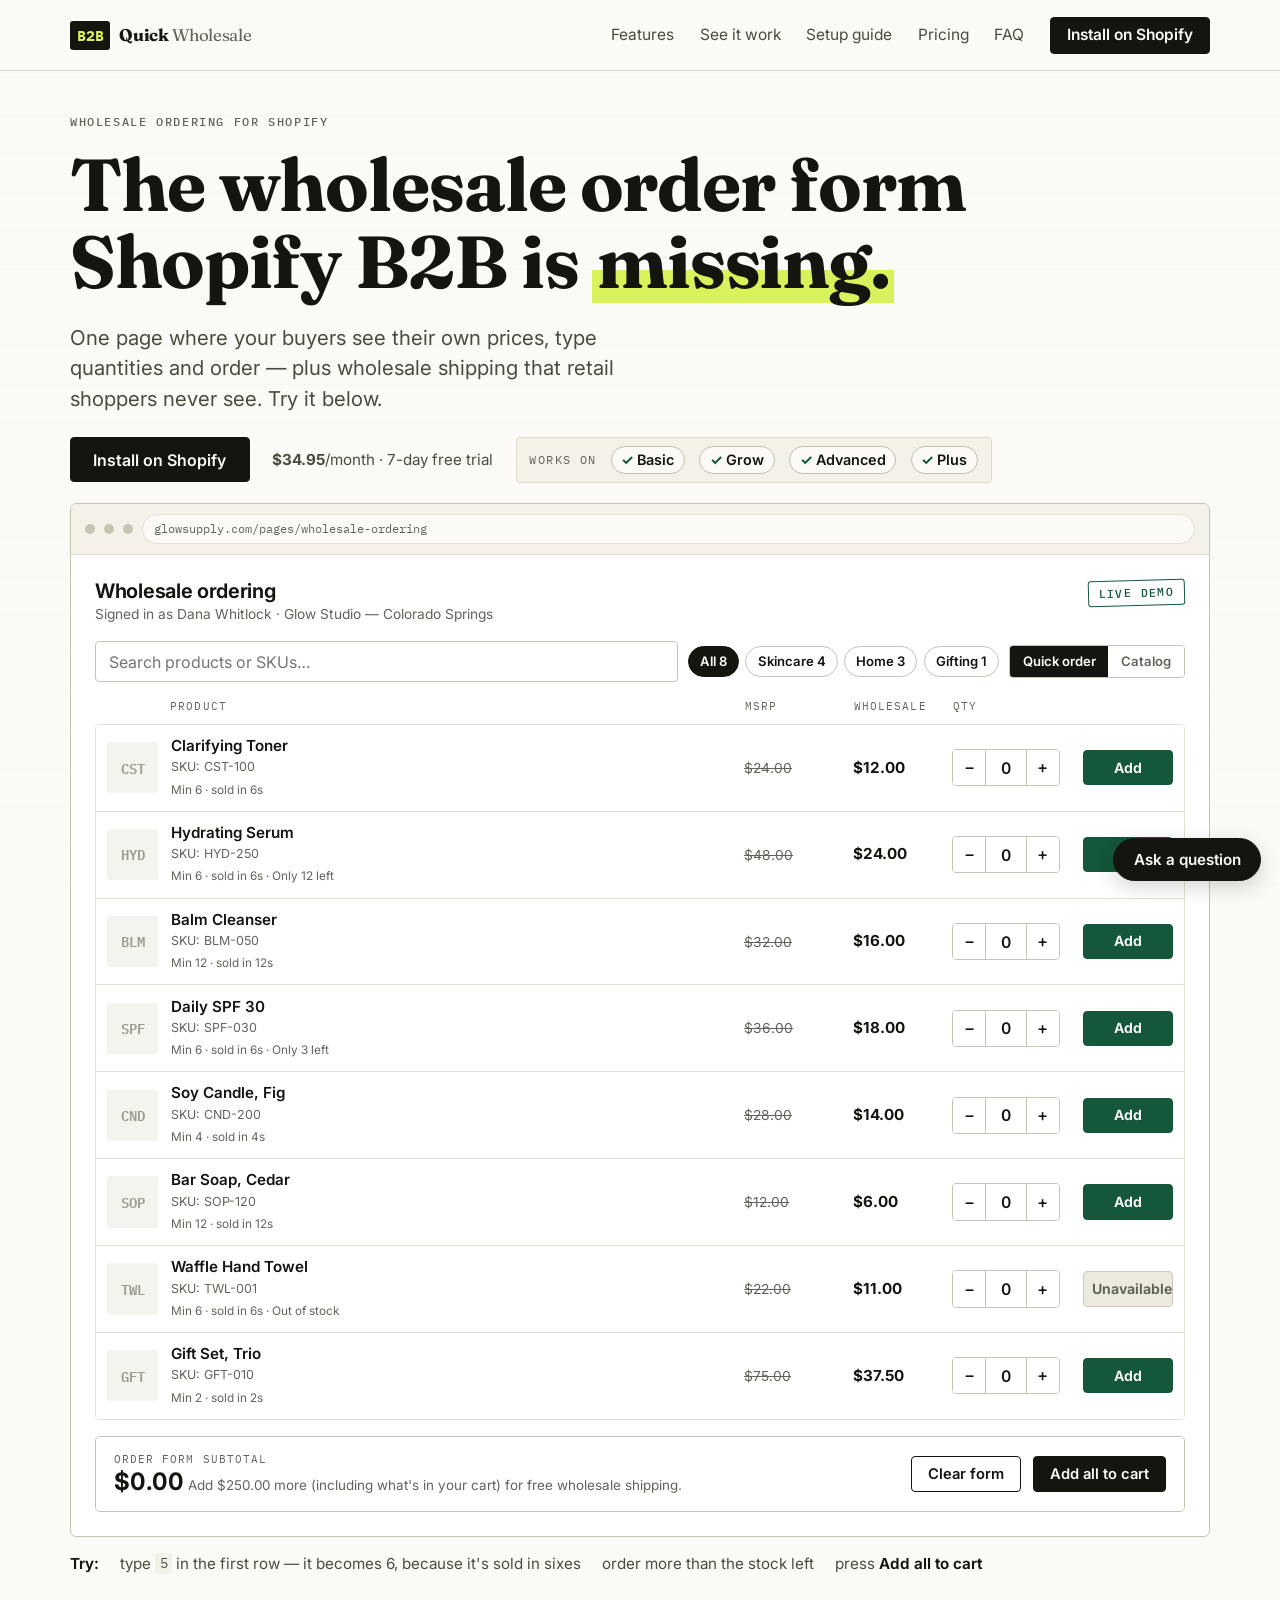
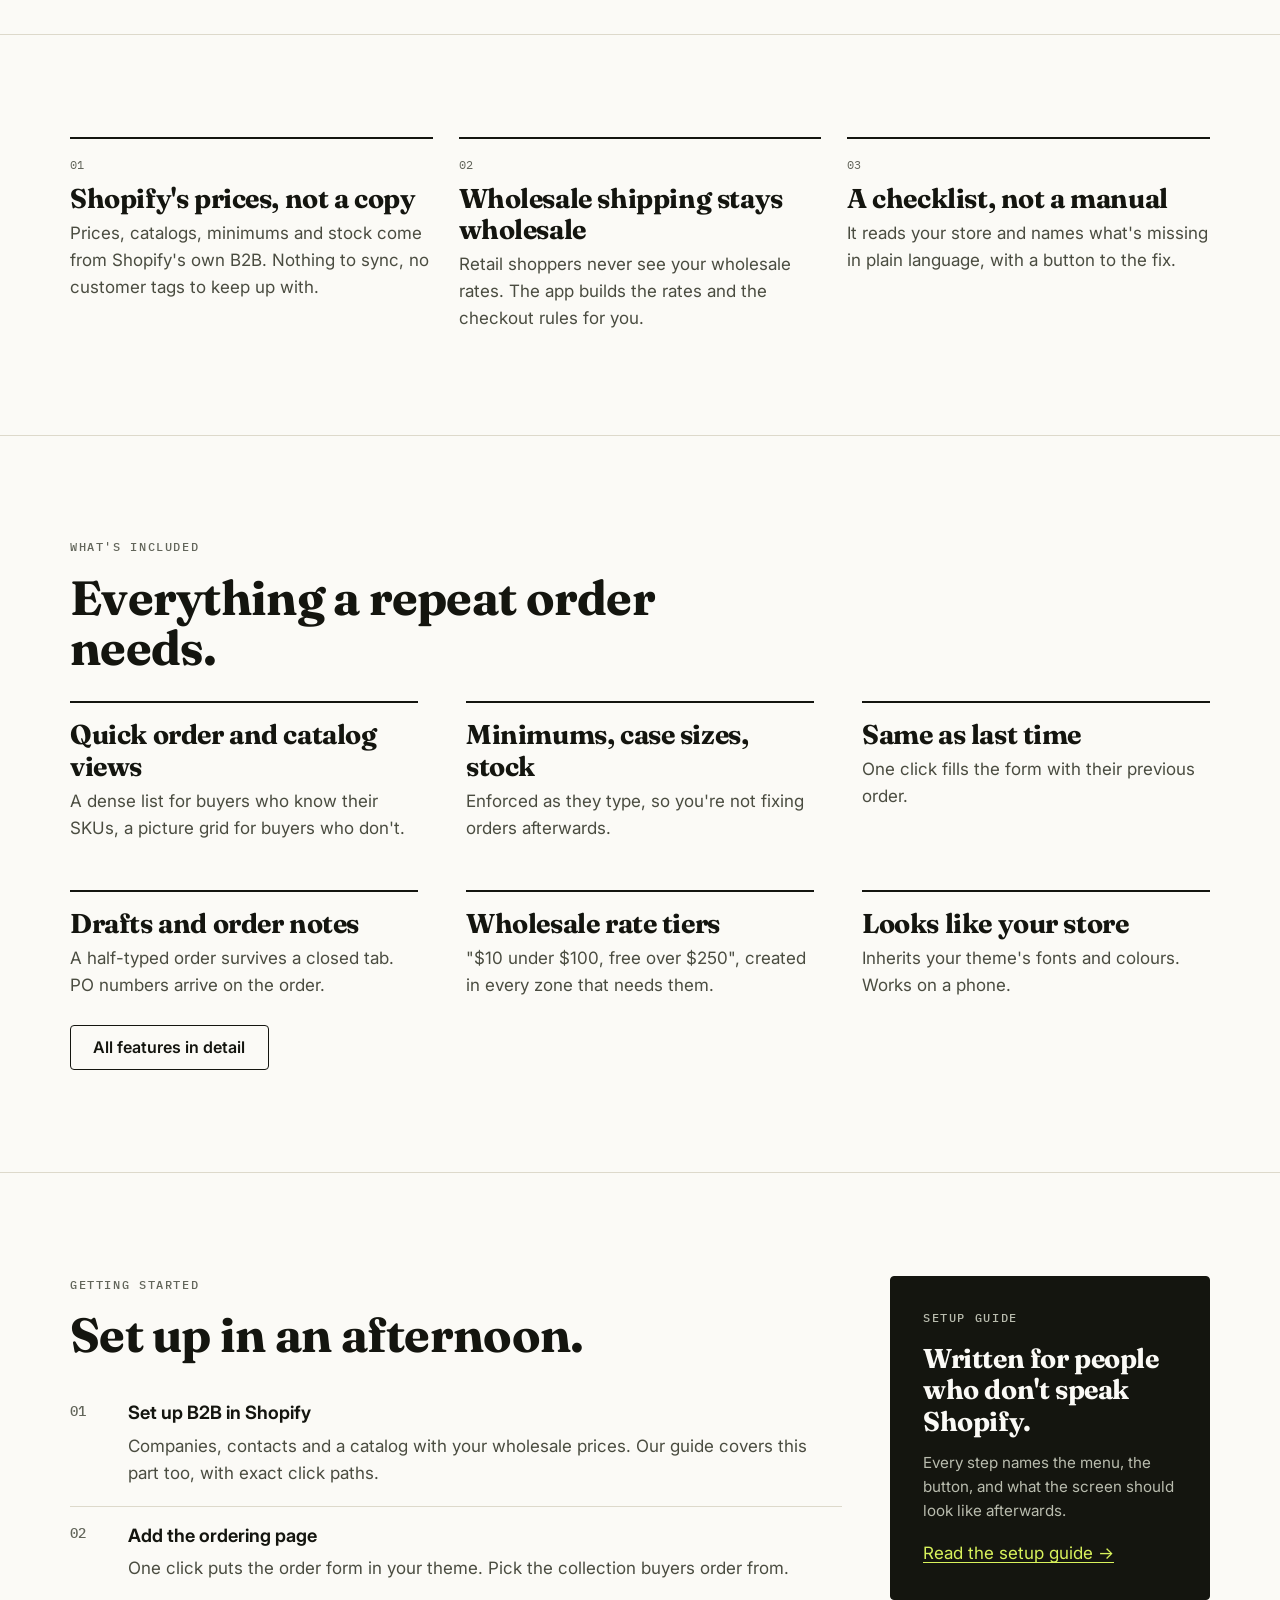
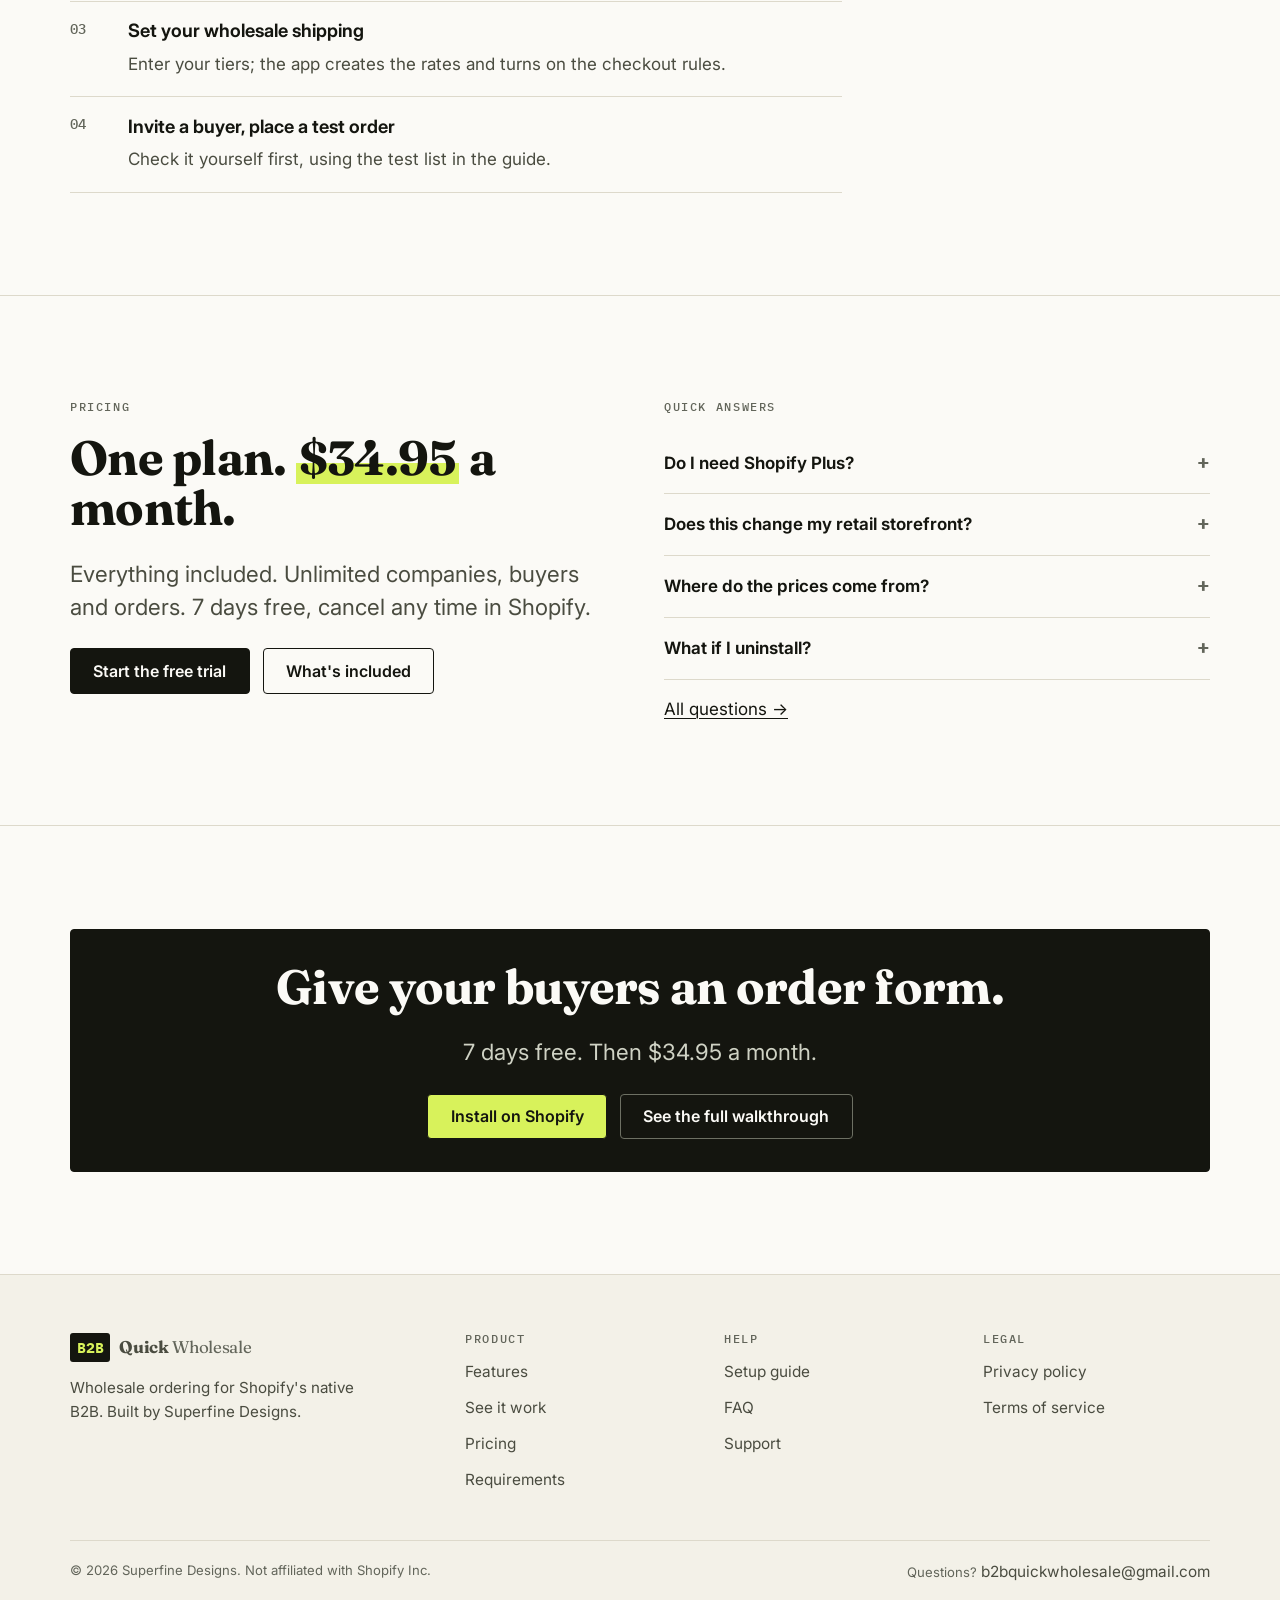
==== commit 9c20b377: "Add the Ask a question assistant, and disclose it A help widget on every page, answering from this s" ====
--- a/index.html
+++ b/index.html
@@ -287,6 +287,7 @@
 </footer>
 
 <script src="assets/site.js" defer></script>
+<script src="assets/assist.js" defer></script>
 <script src="assets/demo.js" defer></script>
 </body>
 </html>
--- a/assets/site.css
+++ b/assets/site.css
@@ -425,3 +425,79 @@
   padding: .4rem .6rem;
   transform: rotate(-1.5deg);
 }
+
+/* ---- Ask a question (the website assistant) ----------------------------- */
+.ask-launcher {
+  position: fixed;
+  right: 1.2rem;
+  bottom: calc(1.2rem + env(safe-area-inset-bottom, 0px));
+  z-index: 60;
+  padding: .8rem 1.2rem;
+  border: 1.5px solid var(--ink);
+  border-radius: 99px;
+  background: var(--ink);
+  color: var(--paper);
+  font: 600 .95rem/1 var(--sans);
+  cursor: pointer;
+  box-shadow: 0 6px 20px rgba(20, 21, 15, .18);
+}
+.ask-launcher:hover { background: var(--green-dark); border-color: var(--green-dark); }
+
+.ask {
+  position: fixed;
+  right: 1.2rem;
+  bottom: calc(4.6rem + env(safe-area-inset-bottom, 0px));
+  z-index: 60;
+  width: min(24rem, calc(100vw - 2.4rem));
+  max-height: min(34rem, calc(100vh - 8rem));
+  display: flex;
+  flex-direction: column;
+  background: var(--paper);
+  border: 1px solid var(--rule-strong);
+  border-radius: 8px;
+  box-shadow: 0 18px 50px rgba(20, 21, 15, .22);
+  overflow: hidden;
+}
+.ask[hidden] { display: none; }
+.ask__head { display: flex; align-items: center; justify-content: space-between; padding: .8rem 1rem; border-bottom: 1px solid var(--rule); background: var(--paper-2); }
+.ask__close { border: 0; background: none; font-size: 1.5rem; line-height: 1; color: var(--ink-2); cursor: pointer; padding: 0 .2rem; }
+.ask__log { flex: 1; overflow-y: auto; padding: 1rem; font-size: .95rem; }
+.ask__hi { color: var(--ink-2); margin-bottom: .8rem; }
+.ask__chips { display: flex; flex-wrap: wrap; gap: .4rem; }
+.ask__chip {
+  font: 500 .85rem/1.2 var(--sans);
+  text-align: left;
+  padding: .45rem .7rem;
+  border: 1px solid var(--rule-strong);
+  border-radius: 99px;
+  background: var(--paper);
+  color: var(--ink);
+  cursor: pointer;
+}
+.ask__chip:hover { background: var(--paper-2); }
+.ask__turn { margin-bottom: .9rem; }
+.ask__turn p { margin: 0 0 .5rem; }
+.ask__who { display: block; font-family: var(--mono); font-size: .68rem; letter-spacing: .1em; text-transform: uppercase; color: var(--ink-3); margin-bottom: .25rem; }
+.ask__turn--you p { color: var(--ink); font-weight: 500; }
+.ask__turn--assistant p { color: var(--ink-2); }
+.ask__turn--escalate { padding-top: .2rem; }
+.ask__form { display: flex; gap: .5rem; padding: .8rem 1rem; border-top: 1px solid var(--rule); }
+.ask__input {
+  flex: 1;
+  min-width: 0;
+  height: 2.6rem;
+  padding: 0 .7rem;
+  border: 1.5px solid var(--rule-strong);
+  border-radius: 4px;
+  font: inherit;
+  font-size: 1rem; /* 16px keeps iOS from zooming on focus */
+  background: var(--paper);
+  color: var(--ink);
+}
+.ask__foot { padding: 0 1rem .9rem; margin: 0; font-size: .82rem; color: var(--ink-3); }
+
+@media (max-width: 520px) {
+  .ask { right: .6rem; left: .6rem; width: auto; bottom: calc(4.4rem + env(safe-area-inset-bottom, 0px)); }
+  .ask-launcher { right: .6rem; }
+}
+@media print { .ask, .ask-launcher { display: none; } }
